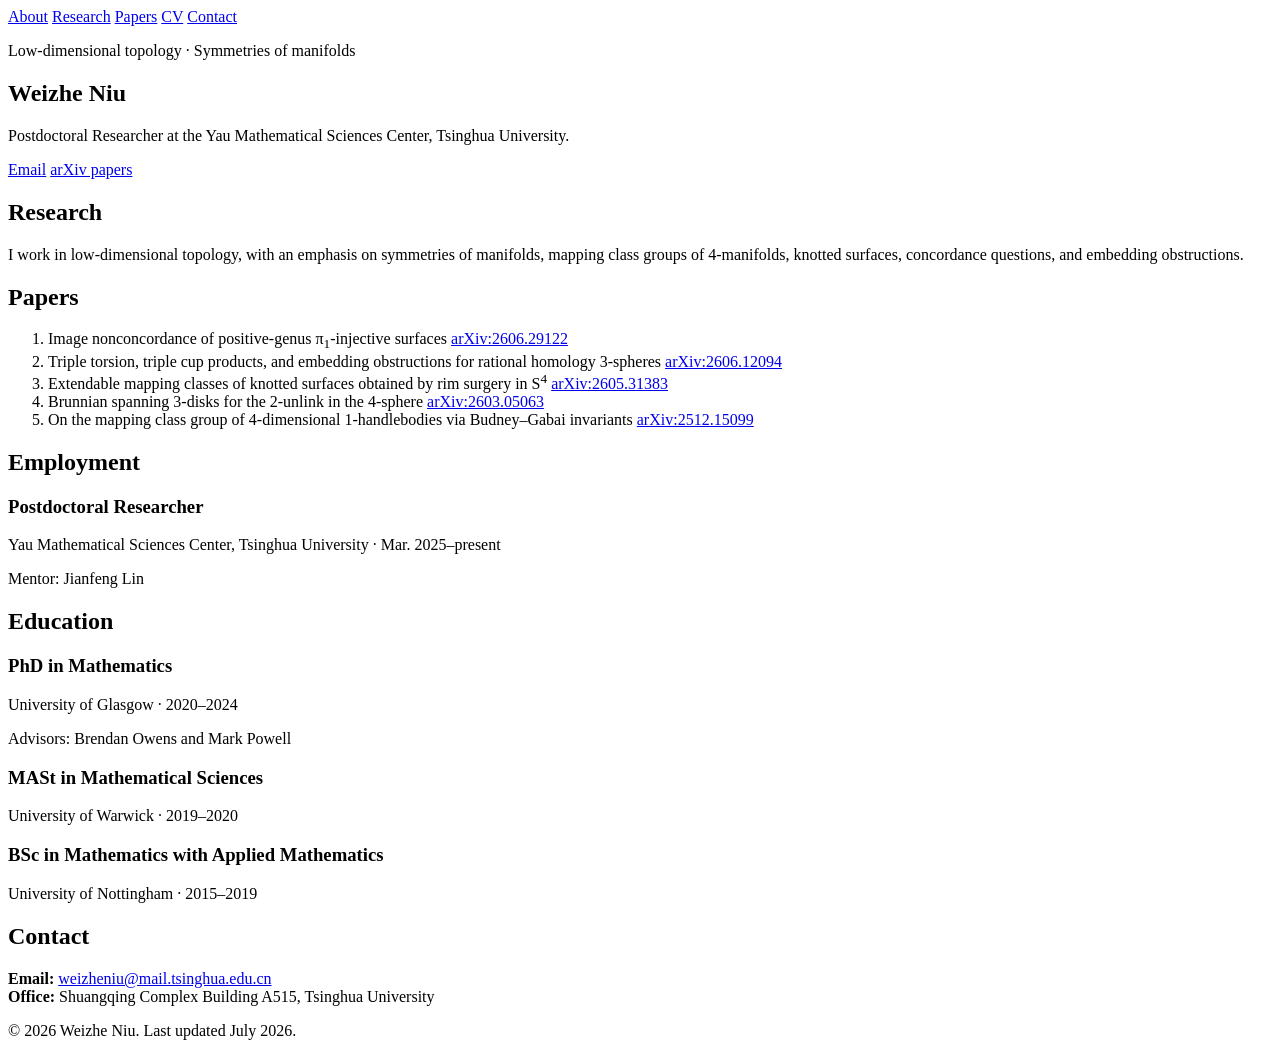
==== index.html @ d2361645 "Rename index(1).html to index.html" ====
<!doctype html>
<html lang="en">
<head>
  <meta charset="utf-8">
  <meta name="viewport" content="width=device-width, initial-scale=1">
  <title>Weizhe Niu | Low-dimensional topology</title>
  <meta name="description" content="Weizhe Niu is a postdoctoral researcher at the Yau Mathematical Sciences Center, Tsinghua University. Research interests: low-dimensional topology and symmetries of manifolds.">
  <meta name="keywords" content="Weizhe Niu, Niu Weizhe, low-dimensional topology, 4-manifolds, mapping class groups, knotted surfaces, YMSC, Tsinghua University">
  <meta name="author" content="Weizhe Niu">
  <meta name="robots" content="index, follow">
  <meta property="og:title" content="Weizhe Niu | Low-dimensional topology">
  <meta property="og:description" content="Postdoctoral researcher at YMSC, Tsinghua University. Low-dimensional topology and symmetries of manifolds.">
  <meta property="og:type" content="website">
  <meta name="twitter:card" content="summary">
  <link rel="stylesheet" href="styles.css">
  <script type="application/ld+json">
  {
    "@context": "https://schema.org",
    "@type": "Person",
    "name": "Weizhe Niu",
    "alternateName": "Niu Weizhe",
    "jobTitle": "Postdoctoral Researcher",
    "affiliation": {
      "@type": "Organization",
      "name": "Yau Mathematical Sciences Center, Tsinghua University"
    },
    "email": "mailto:weizheniu@mail.tsinghua.edu.cn",
    "url": "https://zy18859wz.github.io/",
    "knowsAbout": [
      "Low-dimensional topology",
      "4-manifolds",
      "Mapping class groups",
      "Knotted surfaces",
      "Symmetries of manifolds"
    ],
    "sameAs": [
      "https://arxiv.org/search/math?query=Weizhe+Niu&searchtype=author&abstracts=show&order=-announced_date_first&size=50"
    ]
  }
  </script>
</head>
<body>
  <header class="site-header">
    <nav class="nav" aria-label="Main navigation">
      <a href="#about">About</a>
      <a href="#research">Research</a>
      <a href="#papers">Papers</a>
      <a href="#cv">CV</a>
      <a href="#contact">Contact</a>
    </nav>

    <section class="hero" id="about">
      <p class="eyebrow">Low-dimensional topology · Symmetries of manifolds</p>
      <h1>Weizhe Niu</h1>
      <p class="subtitle">Postdoctoral Researcher at the Yau Mathematical Sciences Center, Tsinghua University.</p>
      <div class="hero-links" aria-label="Profile links">
        <a class="button" href="mailto:weizheniu@mail.tsinghua.edu.cn">Email</a>
        <a class="button secondary" href="https://arxiv.org/search/math?query=Weizhe+Niu&searchtype=author&abstracts=show&order=-announced_date_first&size=50">arXiv papers</a>
      </div>
    </section>
  </header>

  <main>
    <section class="section" id="research">
      <h2>Research</h2>
      <p>
        I work in low-dimensional topology, with an emphasis on symmetries of manifolds,
        mapping class groups of 4-manifolds, knotted surfaces, concordance questions, and
        embedding obstructions.
      </p>
    </section>

    <section class="section" id="papers">
      <h2>Papers</h2>
      <ol class="papers">
        <li>
          <span class="paper-title">Image nonconcordance of positive-genus &pi;<sub>1</sub>-injective surfaces</span>
          <a href="https://arxiv.org/abs/2606.29122">arXiv:2606.29122</a>
        </li>
        <li>
          <span class="paper-title">Triple torsion, triple cup products, and embedding obstructions for rational homology 3-spheres</span>
          <a href="https://arxiv.org/abs/2606.12094">arXiv:2606.12094</a>
        </li>
        <li>
          <span class="paper-title">Extendable mapping classes of knotted surfaces obtained by rim surgery in S<sup>4</sup></span>
          <a href="https://arxiv.org/abs/2605.31383">arXiv:2605.31383</a>
        </li>
        <li>
          <span class="paper-title">Brunnian spanning 3-disks for the 2-unlink in the 4-sphere</span>
          <a href="https://arxiv.org/abs/2603.05063">arXiv:2603.05063</a>
        </li>
        <li>
          <span class="paper-title">On the mapping class group of 4-dimensional 1-handlebodies via Budney&ndash;Gabai invariants</span>
          <a href="https://arxiv.org/abs/2512.15099">arXiv:2512.15099</a>
        </li>
      </ol>
    </section>

    <section class="section two-column" id="cv">
      <div>
        <h2>Employment</h2>
        <div class="entry">
          <h3>Postdoctoral Researcher</h3>
          <p class="meta">Yau Mathematical Sciences Center, Tsinghua University · Mar. 2025&ndash;present</p>
          <p>Mentor: Jianfeng Lin</p>
        </div>
      </div>
      <div>
        <h2>Education</h2>
        <div class="entry">
          <h3>PhD in Mathematics</h3>
          <p class="meta">University of Glasgow · 2020&ndash;2024</p>
          <p>Advisors: Brendan Owens and Mark Powell</p>
        </div>
        <div class="entry">
          <h3>MASt in Mathematical Sciences</h3>
          <p class="meta">University of Warwick · 2019&ndash;2020</p>
        </div>
        <div class="entry">
          <h3>BSc in Mathematics with Applied Mathematics</h3>
          <p class="meta">University of Nottingham · 2015&ndash;2019</p>
        </div>
      </div>
    </section>

    <section class="section" id="contact">
      <h2>Contact</h2>
      <p>
        <strong>Email:</strong> <a href="mailto:weizheniu@mail.tsinghua.edu.cn">weizheniu@mail.tsinghua.edu.cn</a><br>
        <strong>Office:</strong> Shuangqing Complex Building A515, Tsinghua University
      </p>
    </section>
  </main>

  <footer>
    <p>&copy; <span id="year">2026</span> Weizhe Niu. Last updated July 2026.</p>
  </footer>

  <script>
    document.getElementById('year').textContent = new Date().getFullYear();
  </script>
</body>
</html>
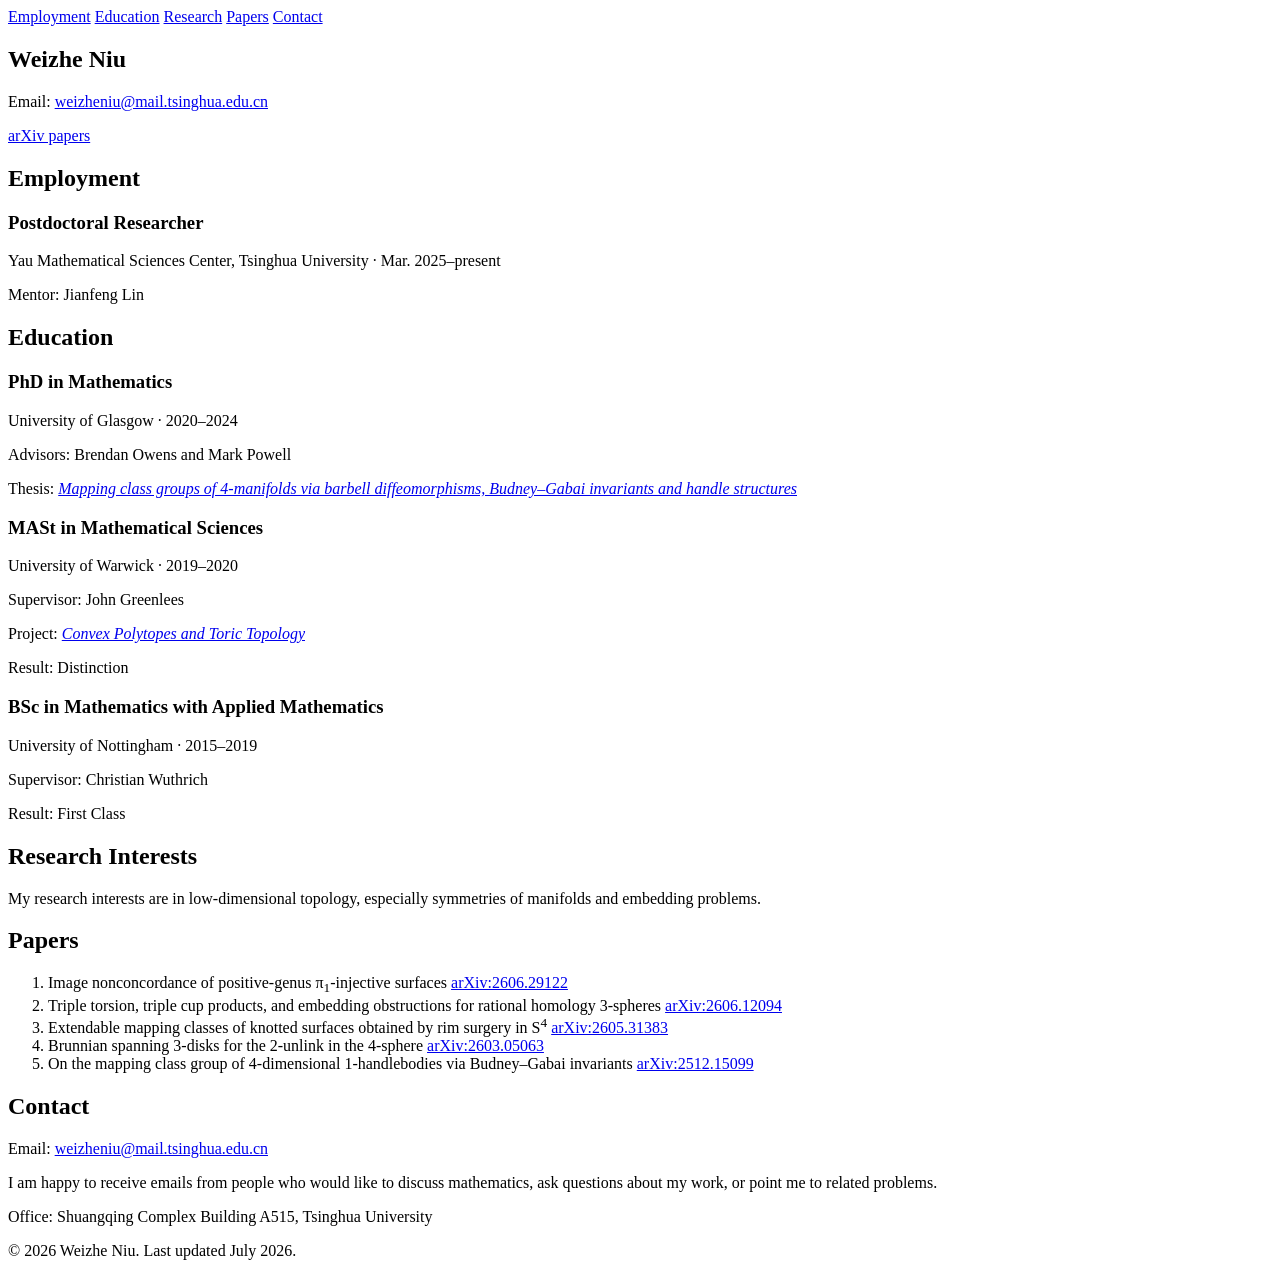
==== commit b947cf4a: "Rename index(2).html to index.html" ====
--- a/index.html
+++ b/index.html
@@ -3,16 +3,21 @@
 <head>
   <meta charset="utf-8">
   <meta name="viewport" content="width=device-width, initial-scale=1">
-  <title>Weizhe Niu | Low-dimensional topology</title>
-  <meta name="description" content="Weizhe Niu is a postdoctoral researcher at the Yau Mathematical Sciences Center, Tsinghua University. Research interests: low-dimensional topology and symmetries of manifolds.">
-  <meta name="keywords" content="Weizhe Niu, Niu Weizhe, low-dimensional topology, 4-manifolds, mapping class groups, knotted surfaces, YMSC, Tsinghua University">
+  <title>Weizhe Niu</title>
+  <meta name="description" content="Personal webpage of Weizhe Niu. Research interests: low-dimensional topology, symmetries of manifolds, and embedding problems.">
+  <meta name="keywords" content="Weizhe Niu, Niu Weizhe, low-dimensional topology, symmetries of manifolds, embedding problems, 4-manifolds, mapping class groups, knotted surfaces, YMSC, Tsinghua University">
   <meta name="author" content="Weizhe Niu">
   <meta name="robots" content="index, follow">
-  <meta property="og:title" content="Weizhe Niu | Low-dimensional topology">
-  <meta property="og:description" content="Postdoctoral researcher at YMSC, Tsinghua University. Low-dimensional topology and symmetries of manifolds.">
+  <link rel="canonical" href="https://zy18859wz.github.io/">
+
+  <meta property="og:title" content="Weizhe Niu">
+  <meta property="og:description" content="Personal webpage of Weizhe Niu. Low-dimensional topology, symmetries of manifolds, and embedding problems.">
   <meta property="og:type" content="website">
+  <meta property="og:url" content="https://zy18859wz.github.io/">
   <meta name="twitter:card" content="summary">
+
   <link rel="stylesheet" href="styles.css">
+
   <script type="application/ld+json">
   {
     "@context": "https://schema.org",
@@ -28,13 +33,15 @@
     "url": "https://zy18859wz.github.io/",
     "knowsAbout": [
       "Low-dimensional topology",
+      "Symmetries of manifolds",
+      "Embedding problems",
       "4-manifolds",
       "Mapping class groups",
-      "Knotted surfaces",
-      "Symmetries of manifolds"
+      "Knotted surfaces"
     ],
     "sameAs": [
-      "https://arxiv.org/search/math?query=Weizhe+Niu&searchtype=author&abstracts=show&order=-announced_date_first&size=50"
+      "https://arxiv.org/search/math?query=Weizhe+Niu&searchtype=author&abstracts=show&order=-announced_date_first&size=50",
+      "https://theses.gla.ac.uk/84779/"
     ]
   }
   </script>
@@ -42,31 +49,74 @@
 <body>
   <header class="site-header">
     <nav class="nav" aria-label="Main navigation">
-      <a href="#about">About</a>
+      <a href="#employment">Employment</a>
+      <a href="#education">Education</a>
       <a href="#research">Research</a>
       <a href="#papers">Papers</a>
-      <a href="#cv">CV</a>
       <a href="#contact">Contact</a>
     </nav>
 
-    <section class="hero" id="about">
-      <p class="eyebrow">Low-dimensional topology · Symmetries of manifolds</p>
+    <section class="hero" id="top">
       <h1>Weizhe Niu</h1>
-      <p class="subtitle">Postdoctoral Researcher at the Yau Mathematical Sciences Center, Tsinghua University.</p>
-      <div class="hero-links" aria-label="Profile links">
-        <a class="button" href="mailto:weizheniu@mail.tsinghua.edu.cn">Email</a>
-        <a class="button secondary" href="https://arxiv.org/search/math?query=Weizhe+Niu&searchtype=author&abstracts=show&order=-announced_date_first&size=50">arXiv papers</a>
-      </div>
+      <p class="header-contact">
+        <span>Email:</span> <a href="mailto:weizheniu@mail.tsinghua.edu.cn">weizheniu@mail.tsinghua.edu.cn</a>
+      </p>
+      <p class="header-links">
+        <a href="https://arxiv.org/search/math?query=Weizhe+Niu&searchtype=author&abstracts=show&order=-announced_date_first&size=50">arXiv papers</a>
+      </p>
     </section>
   </header>
 
   <main>
+    <section class="section" id="employment">
+      <h2>Employment</h2>
+      <div class="entry">
+        <h3>Postdoctoral Researcher</h3>
+        <p class="meta">Yau Mathematical Sciences Center, Tsinghua University · Mar. 2025&ndash;present</p>
+        <p>Mentor: Jianfeng Lin</p>
+      </div>
+    </section>
+
+    <section class="section" id="education">
+      <h2>Education</h2>
+      <div class="entry">
+        <h3>PhD in Mathematics</h3>
+        <p class="meta">University of Glasgow · 2020&ndash;2024</p>
+        <p>Advisors: Brendan Owens and Mark Powell</p>
+        <p>
+          Thesis:
+          <a href="https://theses.gla.ac.uk/84779/">
+            <em>Mapping class groups of 4-manifolds via barbell diffeomorphisms, Budney&ndash;Gabai invariants and handle structures</em>
+          </a>
+        </p>
+      </div>
+
+      <div class="entry">
+        <h3>MASt in Mathematical Sciences</h3>
+        <p class="meta">University of Warwick · 2019&ndash;2020</p>
+        <p>Supervisor: John Greenlees</p>
+        <p>
+          Project:
+          <a href="master-thesis.pdf">
+            <em>Convex Polytopes and Toric Topology</em>
+          </a>
+        </p>
+        <p>Result: Distinction</p>
+      </div>
+
+      <div class="entry">
+        <h3>BSc in Mathematics with Applied Mathematics</h3>
+        <p class="meta">University of Nottingham · 2015&ndash;2019</p>
+        <p>Supervisor: Christian Wuthrich</p>
+        <p>Result: First Class</p>
+      </div>
+    </section>
+
     <section class="section" id="research">
-      <h2>Research</h2>
+      <h2>Research Interests</h2>
       <p>
-        I work in low-dimensional topology, with an emphasis on symmetries of manifolds,
-        mapping class groups of 4-manifolds, knotted surfaces, concordance questions, and
-        embedding obstructions.
+        My research interests are in low-dimensional topology, especially symmetries of
+        manifolds and embedding problems.
       </p>
     </section>
 
@@ -96,38 +146,17 @@
       </ol>
     </section>
 
-    <section class="section two-column" id="cv">
-      <div>
-        <h2>Employment</h2>
-        <div class="entry">
-          <h3>Postdoctoral Researcher</h3>
-          <p class="meta">Yau Mathematical Sciences Center, Tsinghua University · Mar. 2025&ndash;present</p>
-          <p>Mentor: Jianfeng Lin</p>
-        </div>
-      </div>
-      <div>
-        <h2>Education</h2>
-        <div class="entry">
-          <h3>PhD in Mathematics</h3>
-          <p class="meta">University of Glasgow · 2020&ndash;2024</p>
-          <p>Advisors: Brendan Owens and Mark Powell</p>
-        </div>
-        <div class="entry">
-          <h3>MASt in Mathematical Sciences</h3>
-          <p class="meta">University of Warwick · 2019&ndash;2020</p>
-        </div>
-        <div class="entry">
-          <h3>BSc in Mathematics with Applied Mathematics</h3>
-          <p class="meta">University of Nottingham · 2015&ndash;2019</p>
-        </div>
-      </div>
-    </section>
-
     <section class="section" id="contact">
       <h2>Contact</h2>
       <p>
-        <strong>Email:</strong> <a href="mailto:weizheniu@mail.tsinghua.edu.cn">weizheniu@mail.tsinghua.edu.cn</a><br>
-        <strong>Office:</strong> Shuangqing Complex Building A515, Tsinghua University
+        Email: <a href="mailto:weizheniu@mail.tsinghua.edu.cn">weizheniu@mail.tsinghua.edu.cn</a>
+      </p>
+      <p>
+        I am happy to receive emails from people who would like to discuss mathematics,
+        ask questions about my work, or point me to related problems.
+      </p>
+      <p>
+        Office: Shuangqing Complex Building A515, Tsinghua University
       </p>
     </section>
   </main>
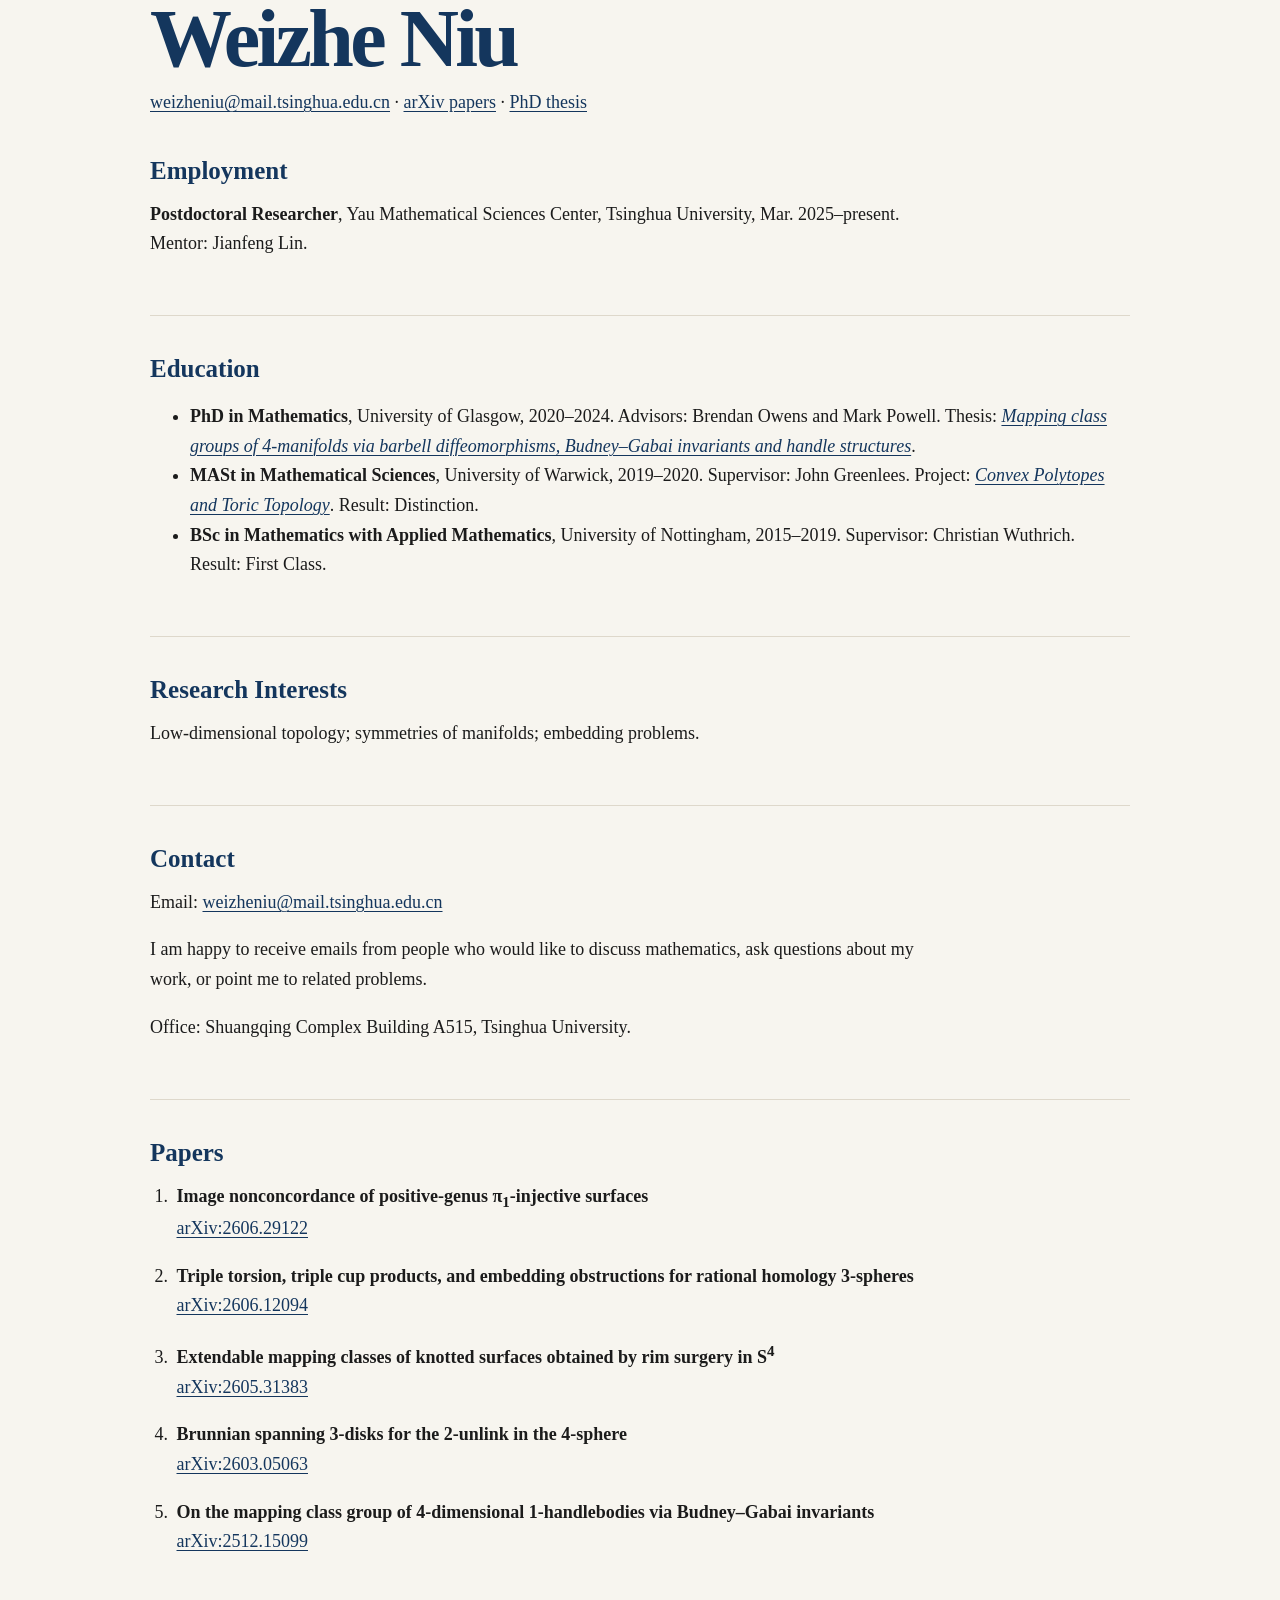
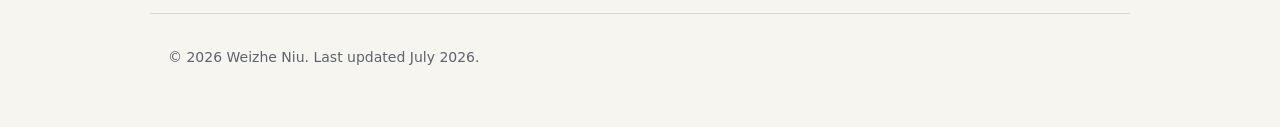
==== commit 9d3914c6: "Add files via upload" ====
--- a/index.html
+++ b/index.html
@@ -3,20 +3,20 @@
 <head>
   <meta charset="utf-8">
   <meta name="viewport" content="width=device-width, initial-scale=1">
-  <title>Weizhe Niu</title>
+  <title>Weizhe Niu | Mathematics</title>
   <meta name="description" content="Personal webpage of Weizhe Niu. Research interests: low-dimensional topology, symmetries of manifolds, and embedding problems.">
   <meta name="keywords" content="Weizhe Niu, Niu Weizhe, low-dimensional topology, symmetries of manifolds, embedding problems, 4-manifolds, mapping class groups, knotted surfaces, YMSC, Tsinghua University">
   <meta name="author" content="Weizhe Niu">
   <meta name="robots" content="index, follow">
   <link rel="canonical" href="https://zy18859wz.github.io/">
 
-  <meta property="og:title" content="Weizhe Niu">
+  <meta property="og:title" content="Weizhe Niu | Mathematics">
   <meta property="og:description" content="Personal webpage of Weizhe Niu. Low-dimensional topology, symmetries of manifolds, and embedding problems.">
   <meta property="og:type" content="website">
   <meta property="og:url" content="https://zy18859wz.github.io/">
   <meta name="twitter:card" content="summary">
 
-  <link rel="stylesheet" href="styles.css">
+  <link rel="stylesheet" href="styles.css?v=compact1">
 
   <script type="application/ld+json">
   {
@@ -47,123 +47,63 @@
   </script>
 </head>
 <body>
-  <header class="site-header">
-    <nav class="nav" aria-label="Main navigation">
-      <a href="#employment">Employment</a>
-      <a href="#education">Education</a>
-      <a href="#research">Research</a>
-      <a href="#papers">Papers</a>
-      <a href="#contact">Contact</a>
-    </nav>
+  <main class="page">
+    <header class="masthead">
+      <h1>Weizhe Niu</h1>
+      <div class="topline">
+        <a href="mailto:weizheniu@mail.tsinghua.edu.cn">weizheniu@mail.tsinghua.edu.cn</a>
+        <span aria-hidden="true">·</span>
+        <a href="https://arxiv.org/search/math?query=Weizhe+Niu&searchtype=author&abstracts=show&order=-announced_date_first&size=50">arXiv papers</a>
+        <span aria-hidden="true">·</span>
+        <a href="https://theses.gla.ac.uk/84779/">PhD thesis</a>
+      </div>
+    </header>
 
-    <section class="hero" id="top">
-      <h1>Weizhe Niu</h1>
-      <p class="header-contact">
-        <span>Email:</span> <a href="mailto:weizheniu@mail.tsinghua.edu.cn">weizheniu@mail.tsinghua.edu.cn</a>
-      </p>
-      <p class="header-links">
-        <a href="https://arxiv.org/search/math?query=Weizhe+Niu&searchtype=author&abstracts=show&order=-announced_date_first&size=50">arXiv papers</a>
-      </p>
-    </section>
-  </header>
+    <div class="content-grid">
+      <div class="left-column">
+        <section class="section" id="employment">
+          <h2>Employment</h2>
+          <p><strong>Postdoctoral Researcher</strong>, Yau Mathematical Sciences Center, Tsinghua University, Mar. 2025&ndash;present. Mentor: Jianfeng Lin.</p>
+        </section>
 
-  <main>
-    <section class="section" id="employment">
-      <h2>Employment</h2>
-      <div class="entry">
-        <h3>Postdoctoral Researcher</h3>
-        <p class="meta">Yau Mathematical Sciences Center, Tsinghua University · Mar. 2025&ndash;present</p>
-        <p>Mentor: Jianfeng Lin</p>
-      </div>
-    </section>
+        <section class="section" id="education">
+          <h2>Education</h2>
+          <ul class="compact-list">
+            <li><strong>PhD in Mathematics</strong>, University of Glasgow, 2020&ndash;2024. Advisors: Brendan Owens and Mark Powell. Thesis: <a href="https://theses.gla.ac.uk/84779/"><em>Mapping class groups of 4-manifolds via barbell diffeomorphisms, Budney&ndash;Gabai invariants and handle structures</em></a>.</li>
+            <li><strong>MASt in Mathematical Sciences</strong>, University of Warwick, 2019&ndash;2020. Supervisor: John Greenlees. Project: <a href="master-thesis.pdf"><em>Convex Polytopes and Toric Topology</em></a>. Result: Distinction.</li>
+            <li><strong>BSc in Mathematics with Applied Mathematics</strong>, University of Nottingham, 2015&ndash;2019. Supervisor: Christian Wuthrich. Result: First Class.</li>
+          </ul>
+        </section>
 
-    <section class="section" id="education">
-      <h2>Education</h2>
-      <div class="entry">
-        <h3>PhD in Mathematics</h3>
-        <p class="meta">University of Glasgow · 2020&ndash;2024</p>
-        <p>Advisors: Brendan Owens and Mark Powell</p>
-        <p>
-          Thesis:
-          <a href="https://theses.gla.ac.uk/84779/">
-            <em>Mapping class groups of 4-manifolds via barbell diffeomorphisms, Budney&ndash;Gabai invariants and handle structures</em>
-          </a>
-        </p>
+        <section class="section" id="research">
+          <h2>Research Interests</h2>
+          <p>Low-dimensional topology; symmetries of manifolds; embedding problems.</p>
+        </section>
+
+        <section class="section" id="contact">
+          <h2>Contact</h2>
+          <p>Email: <a href="mailto:weizheniu@mail.tsinghua.edu.cn">weizheniu@mail.tsinghua.edu.cn</a></p>
+          <p>I am happy to receive emails from people who would like to discuss mathematics, ask questions about my work, or point me to related problems.</p>
+          <p>Office: Shuangqing Complex Building A515, Tsinghua University.</p>
+        </section>
       </div>
 
-      <div class="entry">
-        <h3>MASt in Mathematical Sciences</h3>
-        <p class="meta">University of Warwick · 2019&ndash;2020</p>
-        <p>Supervisor: John Greenlees</p>
-        <p>
-          Project:
-          <a href="master-thesis.pdf">
-            <em>Convex Polytopes and Toric Topology</em>
-          </a>
-        </p>
-        <p>Result: Distinction</p>
-      </div>
+      <section class="section papers-section" id="papers">
+        <h2>Papers</h2>
+        <ol class="papers">
+          <li><span class="paper-title">Image nonconcordance of positive-genus &pi;<sub>1</sub>-injective surfaces</span> <a href="https://arxiv.org/abs/2606.29122">arXiv:2606.29122</a></li>
+          <li><span class="paper-title">Triple torsion, triple cup products, and embedding obstructions for rational homology 3-spheres</span> <a href="https://arxiv.org/abs/2606.12094">arXiv:2606.12094</a></li>
+          <li><span class="paper-title">Extendable mapping classes of knotted surfaces obtained by rim surgery in S<sup>4</sup></span> <a href="https://arxiv.org/abs/2605.31383">arXiv:2605.31383</a></li>
+          <li><span class="paper-title">Brunnian spanning 3-disks for the 2-unlink in the 4-sphere</span> <a href="https://arxiv.org/abs/2603.05063">arXiv:2603.05063</a></li>
+          <li><span class="paper-title">On the mapping class group of 4-dimensional 1-handlebodies via Budney&ndash;Gabai invariants</span> <a href="https://arxiv.org/abs/2512.15099">arXiv:2512.15099</a></li>
+        </ol>
+      </section>
+    </div>
 
-      <div class="entry">
-        <h3>BSc in Mathematics with Applied Mathematics</h3>
-        <p class="meta">University of Nottingham · 2015&ndash;2019</p>
-        <p>Supervisor: Christian Wuthrich</p>
-        <p>Result: First Class</p>
-      </div>
-    </section>
-
-    <section class="section" id="research">
-      <h2>Research Interests</h2>
-      <p>
-        My research interests are in low-dimensional topology, especially symmetries of
-        manifolds and embedding problems.
-      </p>
-    </section>
-
-    <section class="section" id="papers">
-      <h2>Papers</h2>
-      <ol class="papers">
-        <li>
-          <span class="paper-title">Image nonconcordance of positive-genus &pi;<sub>1</sub>-injective surfaces</span>
-          <a href="https://arxiv.org/abs/2606.29122">arXiv:2606.29122</a>
-        </li>
-        <li>
-          <span class="paper-title">Triple torsion, triple cup products, and embedding obstructions for rational homology 3-spheres</span>
-          <a href="https://arxiv.org/abs/2606.12094">arXiv:2606.12094</a>
-        </li>
-        <li>
-          <span class="paper-title">Extendable mapping classes of knotted surfaces obtained by rim surgery in S<sup>4</sup></span>
-          <a href="https://arxiv.org/abs/2605.31383">arXiv:2605.31383</a>
-        </li>
-        <li>
-          <span class="paper-title">Brunnian spanning 3-disks for the 2-unlink in the 4-sphere</span>
-          <a href="https://arxiv.org/abs/2603.05063">arXiv:2603.05063</a>
-        </li>
-        <li>
-          <span class="paper-title">On the mapping class group of 4-dimensional 1-handlebodies via Budney&ndash;Gabai invariants</span>
-          <a href="https://arxiv.org/abs/2512.15099">arXiv:2512.15099</a>
-        </li>
-      </ol>
-    </section>
-
-    <section class="section" id="contact">
-      <h2>Contact</h2>
-      <p>
-        Email: <a href="mailto:weizheniu@mail.tsinghua.edu.cn">weizheniu@mail.tsinghua.edu.cn</a>
-      </p>
-      <p>
-        I am happy to receive emails from people who would like to discuss mathematics,
-        ask questions about my work, or point me to related problems.
-      </p>
-      <p>
-        Office: Shuangqing Complex Building A515, Tsinghua University
-      </p>
-    </section>
+    <footer>
+      <p>&copy; <span id="year">2026</span> Weizhe Niu. Last updated July 2026.</p>
+    </footer>
   </main>
-
-  <footer>
-    <p>&copy; <span id="year">2026</span> Weizhe Niu. Last updated July 2026.</p>
-  </footer>
 
   <script>
     document.getElementById('year').textContent = new Date().getFullYear();
--- a/styles.css
+++ b/styles.css
@@ -0,0 +1,205 @@
+:root {
+  --bg: #f7f5ef;
+  --paper: #fffdf8;
+  --ink: #1b1b1b;
+  --muted: #5d6470;
+  --line: #ded8cb;
+  --accent: #14365d;
+  --accent-soft: #e7edf5;
+  --max-width: 980px;
+}
+
+* {
+  box-sizing: border-box;
+}
+
+html {
+  scroll-behavior: smooth;
+}
+
+body {
+  margin: 0;
+  background: var(--bg);
+  color: var(--ink);
+  font-family: Georgia, "Times New Roman", serif;
+  font-size: 18px;
+  line-height: 1.65;
+}
+
+a {
+  color: var(--accent);
+  text-decoration-thickness: 0.08em;
+  text-underline-offset: 0.18em;
+}
+
+a:hover {
+  text-decoration-thickness: 0.14em;
+}
+
+.site-header,
+main,
+footer {
+  width: min(var(--max-width), calc(100% - 36px));
+  margin: 0 auto;
+}
+
+.nav {
+  display: flex;
+  justify-content: flex-end;
+  gap: 22px;
+  padding: 24px 0 10px;
+  font-family: system-ui, -apple-system, BlinkMacSystemFont, "Segoe UI", sans-serif;
+  font-size: 14px;
+  letter-spacing: 0.02em;
+}
+
+.nav a {
+  color: var(--muted);
+  text-decoration: none;
+}
+
+.nav a:hover {
+  color: var(--accent);
+}
+
+.hero {
+  padding: 54px 0 58px;
+  border-bottom: 1px solid var(--line);
+}
+
+.eyebrow {
+  margin: 0 0 10px;
+  color: var(--accent);
+  font-family: system-ui, -apple-system, BlinkMacSystemFont, "Segoe UI", sans-serif;
+  font-size: 14px;
+  font-weight: 700;
+  letter-spacing: 0.08em;
+  text-transform: uppercase;
+}
+
+h1,
+h2,
+h3,
+p {
+  margin-top: 0;
+}
+
+h1 {
+  margin-bottom: 10px;
+  color: var(--accent);
+  font-size: clamp(48px, 8vw, 82px);
+  line-height: 0.95;
+  letter-spacing: -0.045em;
+}
+
+.subtitle {
+  max-width: 720px;
+  color: #333;
+  font-size: clamp(21px, 3vw, 28px);
+  line-height: 1.35;
+}
+
+.hero-links {
+  display: flex;
+  flex-wrap: wrap;
+  gap: 12px;
+  margin-top: 28px;
+}
+
+.button {
+  display: inline-block;
+  border: 1px solid var(--accent);
+  border-radius: 999px;
+  padding: 8px 16px;
+  background: var(--accent);
+  color: white;
+  font-family: system-ui, -apple-system, BlinkMacSystemFont, "Segoe UI", sans-serif;
+  font-size: 15px;
+  text-decoration: none;
+}
+
+.button.secondary {
+  background: transparent;
+  color: var(--accent);
+}
+
+.section {
+  padding: 38px 0;
+  border-bottom: 1px solid var(--line);
+}
+
+.section h2 {
+  margin-bottom: 14px;
+  color: var(--accent);
+  font-size: 25px;
+  line-height: 1.2;
+}
+
+.section p {
+  max-width: 780px;
+}
+
+.papers {
+  padding-left: 1.25em;
+  margin: 0;
+}
+
+.papers li {
+  margin-bottom: 18px;
+  padding-left: 4px;
+}
+
+.paper-title {
+  display: block;
+  font-weight: 700;
+}
+
+.two-column {
+  display: grid;
+  grid-template-columns: 1fr 1fr;
+  gap: 48px;
+}
+
+.entry {
+  margin-bottom: 22px;
+}
+
+.entry h3 {
+  margin-bottom: 2px;
+  font-size: 19px;
+}
+
+.meta {
+  color: var(--muted);
+  font-family: system-ui, -apple-system, BlinkMacSystemFont, "Segoe UI", sans-serif;
+  font-size: 15px;
+  line-height: 1.45;
+}
+
+footer {
+  padding: 32px 0 44px;
+  color: var(--muted);
+  font-family: system-ui, -apple-system, BlinkMacSystemFont, "Segoe UI", sans-serif;
+  font-size: 14px;
+}
+
+@media (max-width: 760px) {
+  body {
+    font-size: 17px;
+  }
+
+  .nav {
+    justify-content: flex-start;
+    flex-wrap: wrap;
+    gap: 12px 18px;
+  }
+
+  .hero {
+    padding-top: 36px;
+  }
+
+  .two-column {
+    grid-template-columns: 1fr;
+    gap: 22px;
+  }
+}
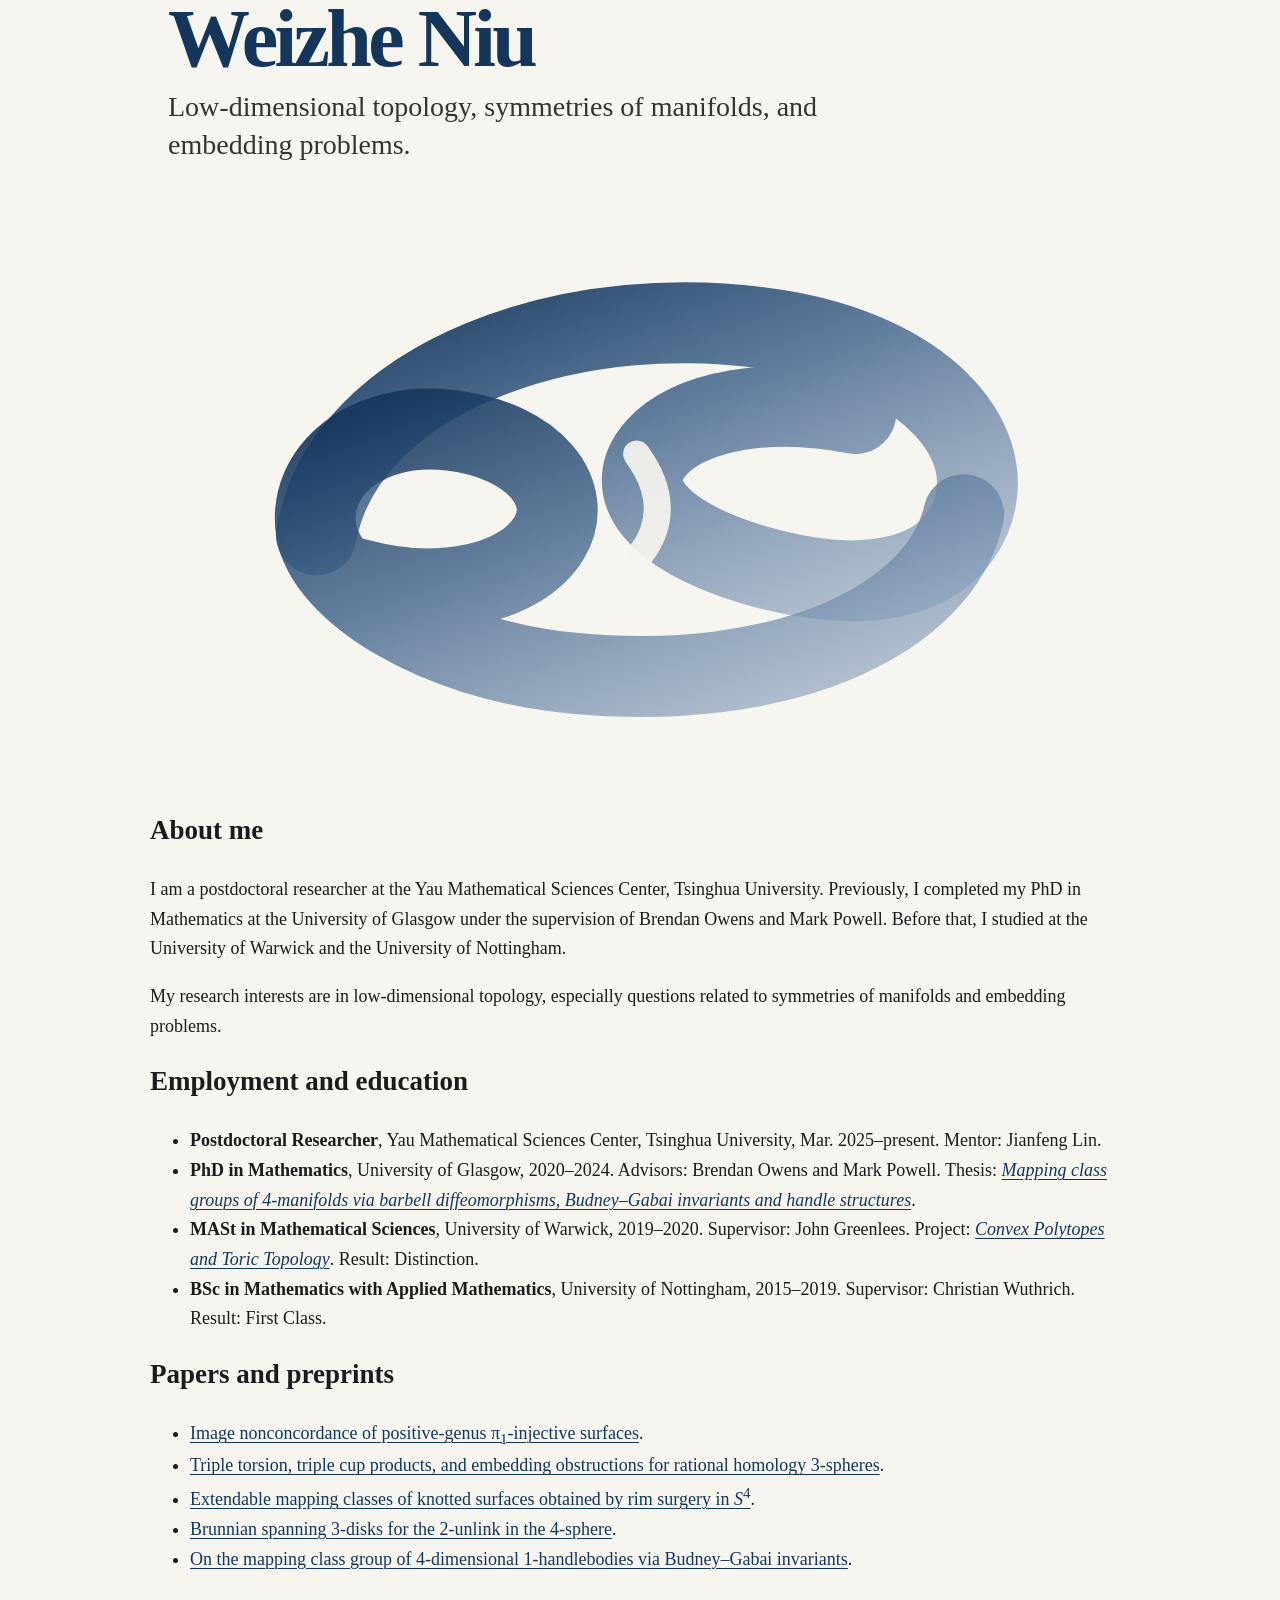
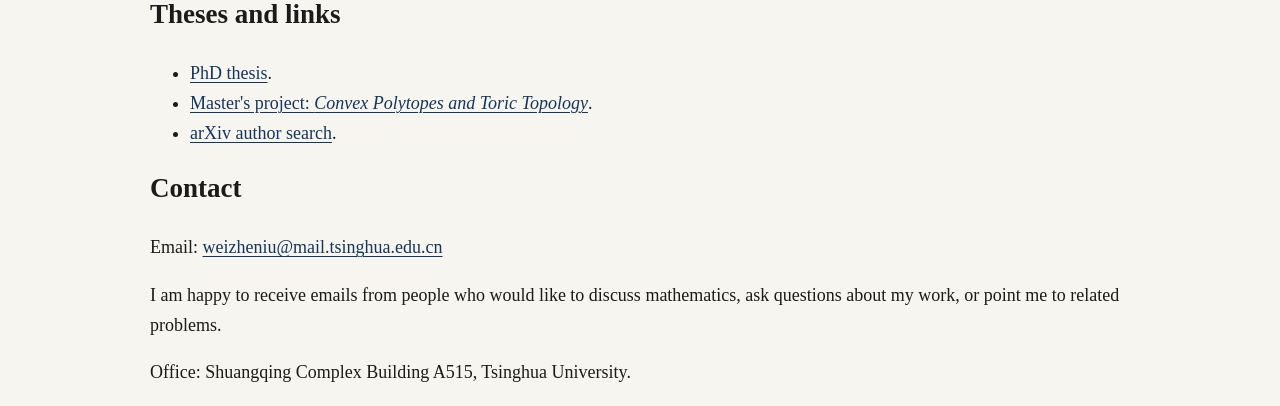
==== commit 88a01e98: "Add files via upload" ====
--- a/index.html
+++ b/index.html
@@ -4,7 +4,7 @@
   <meta charset="utf-8">
   <meta name="viewport" content="width=device-width, initial-scale=1">
   <title>Weizhe Niu | Mathematics</title>
-  <meta name="description" content="Personal webpage of Weizhe Niu. Research interests: low-dimensional topology, symmetries of manifolds, and embedding problems.">
+  <meta name="description" content="Personal webpage of Weizhe Niu, postdoctoral researcher at Yau Mathematical Sciences Center, Tsinghua University. Research interests: low-dimensional topology, symmetries of manifolds, and embedding problems.">
   <meta name="keywords" content="Weizhe Niu, Niu Weizhe, low-dimensional topology, symmetries of manifolds, embedding problems, 4-manifolds, mapping class groups, knotted surfaces, YMSC, Tsinghua University">
   <meta name="author" content="Weizhe Niu">
   <meta name="robots" content="index, follow">
@@ -16,7 +16,7 @@
   <meta property="og:url" content="https://zy18859wz.github.io/">
   <meta name="twitter:card" content="summary">
 
-  <link rel="stylesheet" href="styles.css?v=compact1">
+  <link rel="stylesheet" href="styles.css?v=mobius1">
 
   <script type="application/ld+json">
   {
@@ -48,65 +48,79 @@
 </head>
 <body>
   <main class="page">
-    <header class="masthead">
-      <h1>Weizhe Niu</h1>
-      <div class="topline">
-        <a href="mailto:weizheniu@mail.tsinghua.edu.cn">weizheniu@mail.tsinghua.edu.cn</a>
-        <span aria-hidden="true">·</span>
-        <a href="https://arxiv.org/search/math?query=Weizhe+Niu&searchtype=author&abstracts=show&order=-announced_date_first&size=50">arXiv papers</a>
-        <span aria-hidden="true">·</span>
-        <a href="https://theses.gla.ac.uk/84779/">PhD thesis</a>
+    <header class="site-header">
+      <div class="header-text">
+        <h1>Weizhe Niu</h1>
+        <p class="subtitle">Low-dimensional topology, symmetries of manifolds, and embedding problems.</p>
+      </div>
+      <div class="mobius-wrap" aria-hidden="true">
+        <svg class="mobius" viewBox="0 0 280 180" role="img" focusable="false">
+          <defs>
+            <linearGradient id="mobiusShade" x1="0%" y1="0%" x2="100%" y2="100%">
+              <stop offset="0%" stop-color="#14365d" stop-opacity="0.95"/>
+              <stop offset="45%" stop-color="#4f6f94" stop-opacity="0.88"/>
+              <stop offset="100%" stop-color="#9baec6" stop-opacity="0.7"/>
+            </linearGradient>
+          </defs>
+          <path d="M44 102 C52 56, 120 30, 185 42 C226 50, 247 75, 238 97 C230 116, 205 120, 174 111 C144 102, 134 88, 145 76 C155 65, 179 61, 204 66"
+                fill="none" stroke="url(#mobiusShade)" stroke-width="24" stroke-linecap="round" stroke-linejoin="round"/>
+          <path d="M236 96 C229 127, 183 149, 120 143 C78 139, 47 118, 44 101 C41 83, 59 68, 84 71 C109 74, 121 90, 113 103 C105 116, 82 122, 56 115"
+                fill="none" stroke="url(#mobiusShade)" stroke-width="24" stroke-linecap="round" stroke-linejoin="round" opacity="0.95"/>
+          <path d="M139 78 C147 89, 147 99, 140 108"
+                fill="none" stroke="#f7f5ef" stroke-width="8" stroke-linecap="round" opacity="0.92"/>
+        </svg>
       </div>
     </header>
 
-    <div class="content-grid">
-      <div class="left-column">
-        <section class="section" id="employment">
-          <h2>Employment</h2>
-          <p><strong>Postdoctoral Researcher</strong>, Yau Mathematical Sciences Center, Tsinghua University, Mar. 2025&ndash;present. Mentor: Jianfeng Lin.</p>
-        </section>
+    <section>
+      <h2>About me</h2>
+      <p>
+        I am a postdoctoral researcher at the Yau Mathematical Sciences Center, Tsinghua University.
+        Previously, I completed my PhD in Mathematics at the University of Glasgow under the supervision of
+        Brendan Owens and Mark Powell. Before that, I studied at the University of Warwick and the University of Nottingham.
+      </p>
+      <p>
+        My research interests are in low-dimensional topology, especially questions related to symmetries of manifolds
+        and embedding problems.
+      </p>
+    </section>
 
-        <section class="section" id="education">
-          <h2>Education</h2>
-          <ul class="compact-list">
-            <li><strong>PhD in Mathematics</strong>, University of Glasgow, 2020&ndash;2024. Advisors: Brendan Owens and Mark Powell. Thesis: <a href="https://theses.gla.ac.uk/84779/"><em>Mapping class groups of 4-manifolds via barbell diffeomorphisms, Budney&ndash;Gabai invariants and handle structures</em></a>.</li>
-            <li><strong>MASt in Mathematical Sciences</strong>, University of Warwick, 2019&ndash;2020. Supervisor: John Greenlees. Project: <a href="master-thesis.pdf"><em>Convex Polytopes and Toric Topology</em></a>. Result: Distinction.</li>
-            <li><strong>BSc in Mathematics with Applied Mathematics</strong>, University of Nottingham, 2015&ndash;2019. Supervisor: Christian Wuthrich. Result: First Class.</li>
-          </ul>
-        </section>
+    <section>
+      <h2>Employment and education</h2>
+      <ul>
+        <li><strong>Postdoctoral Researcher</strong>, Yau Mathematical Sciences Center, Tsinghua University, Mar. 2025&ndash;present. Mentor: Jianfeng Lin.</li>
+        <li><strong>PhD in Mathematics</strong>, University of Glasgow, 2020&ndash;2024. Advisors: Brendan Owens and Mark Powell. Thesis: <a href="https://theses.gla.ac.uk/84779/"><em>Mapping class groups of 4-manifolds via barbell diffeomorphisms, Budney&ndash;Gabai invariants and handle structures</em></a>.</li>
+        <li><strong>MASt in Mathematical Sciences</strong>, University of Warwick, 2019&ndash;2020. Supervisor: John Greenlees. Project: <a href="master-thesis.pdf"><em>Convex Polytopes and Toric Topology</em></a>. Result: Distinction.</li>
+        <li><strong>BSc in Mathematics with Applied Mathematics</strong>, University of Nottingham, 2015&ndash;2019. Supervisor: Christian Wuthrich. Result: First Class.</li>
+      </ul>
+    </section>
 
-        <section class="section" id="research">
-          <h2>Research Interests</h2>
-          <p>Low-dimensional topology; symmetries of manifolds; embedding problems.</p>
-        </section>
+    <section>
+      <h2>Papers and preprints</h2>
+      <ul>
+        <li><a href="https://arxiv.org/abs/2606.29122">Image nonconcordance of positive-genus &pi;<sub>1</sub>-injective surfaces</a>.</li>
+        <li><a href="https://arxiv.org/abs/2606.12094">Triple torsion, triple cup products, and embedding obstructions for rational homology 3-spheres</a>.</li>
+        <li><a href="https://arxiv.org/abs/2605.31383">Extendable mapping classes of knotted surfaces obtained by rim surgery in <em>S</em><sup>4</sup></a>.</li>
+        <li><a href="https://arxiv.org/abs/2603.05063">Brunnian spanning 3-disks for the 2-unlink in the 4-sphere</a>.</li>
+        <li><a href="https://arxiv.org/abs/2512.15099">On the mapping class group of 4-dimensional 1-handlebodies via Budney&ndash;Gabai invariants</a>.</li>
+      </ul>
+    </section>
 
-        <section class="section" id="contact">
-          <h2>Contact</h2>
-          <p>Email: <a href="mailto:weizheniu@mail.tsinghua.edu.cn">weizheniu@mail.tsinghua.edu.cn</a></p>
-          <p>I am happy to receive emails from people who would like to discuss mathematics, ask questions about my work, or point me to related problems.</p>
-          <p>Office: Shuangqing Complex Building A515, Tsinghua University.</p>
-        </section>
-      </div>
+    <section>
+      <h2>Theses and links</h2>
+      <ul>
+        <li><a href="https://theses.gla.ac.uk/84779/">PhD thesis</a>.</li>
+        <li><a href="master-thesis.pdf">Master's project: <em>Convex Polytopes and Toric Topology</em></a>.</li>
+        <li><a href="https://arxiv.org/search/math?query=Weizhe+Niu&searchtype=author&abstracts=show&order=-announced_date_first&size=50">arXiv author search</a>.</li>
+      </ul>
+    </section>
 
-      <section class="section papers-section" id="papers">
-        <h2>Papers</h2>
-        <ol class="papers">
-          <li><span class="paper-title">Image nonconcordance of positive-genus &pi;<sub>1</sub>-injective surfaces</span> <a href="https://arxiv.org/abs/2606.29122">arXiv:2606.29122</a></li>
-          <li><span class="paper-title">Triple torsion, triple cup products, and embedding obstructions for rational homology 3-spheres</span> <a href="https://arxiv.org/abs/2606.12094">arXiv:2606.12094</a></li>
-          <li><span class="paper-title">Extendable mapping classes of knotted surfaces obtained by rim surgery in S<sup>4</sup></span> <a href="https://arxiv.org/abs/2605.31383">arXiv:2605.31383</a></li>
-          <li><span class="paper-title">Brunnian spanning 3-disks for the 2-unlink in the 4-sphere</span> <a href="https://arxiv.org/abs/2603.05063">arXiv:2603.05063</a></li>
-          <li><span class="paper-title">On the mapping class group of 4-dimensional 1-handlebodies via Budney&ndash;Gabai invariants</span> <a href="https://arxiv.org/abs/2512.15099">arXiv:2512.15099</a></li>
-        </ol>
-      </section>
-    </div>
-
-    <footer>
-      <p>&copy; <span id="year">2026</span> Weizhe Niu. Last updated July 2026.</p>
-    </footer>
+    <section>
+      <h2>Contact</h2>
+      <p>Email: <a href="mailto:weizheniu@mail.tsinghua.edu.cn">weizheniu@mail.tsinghua.edu.cn</a></p>
+      <p>I am happy to receive emails from people who would like to discuss mathematics, ask questions about my work, or point me to related problems.</p>
+      <p>Office: Shuangqing Complex Building A515, Tsinghua University.</p>
+    </section>
   </main>
-
-  <script>
-    document.getElementById('year').textContent = new Date().getFullYear();
-  </script>
 </body>
 </html>
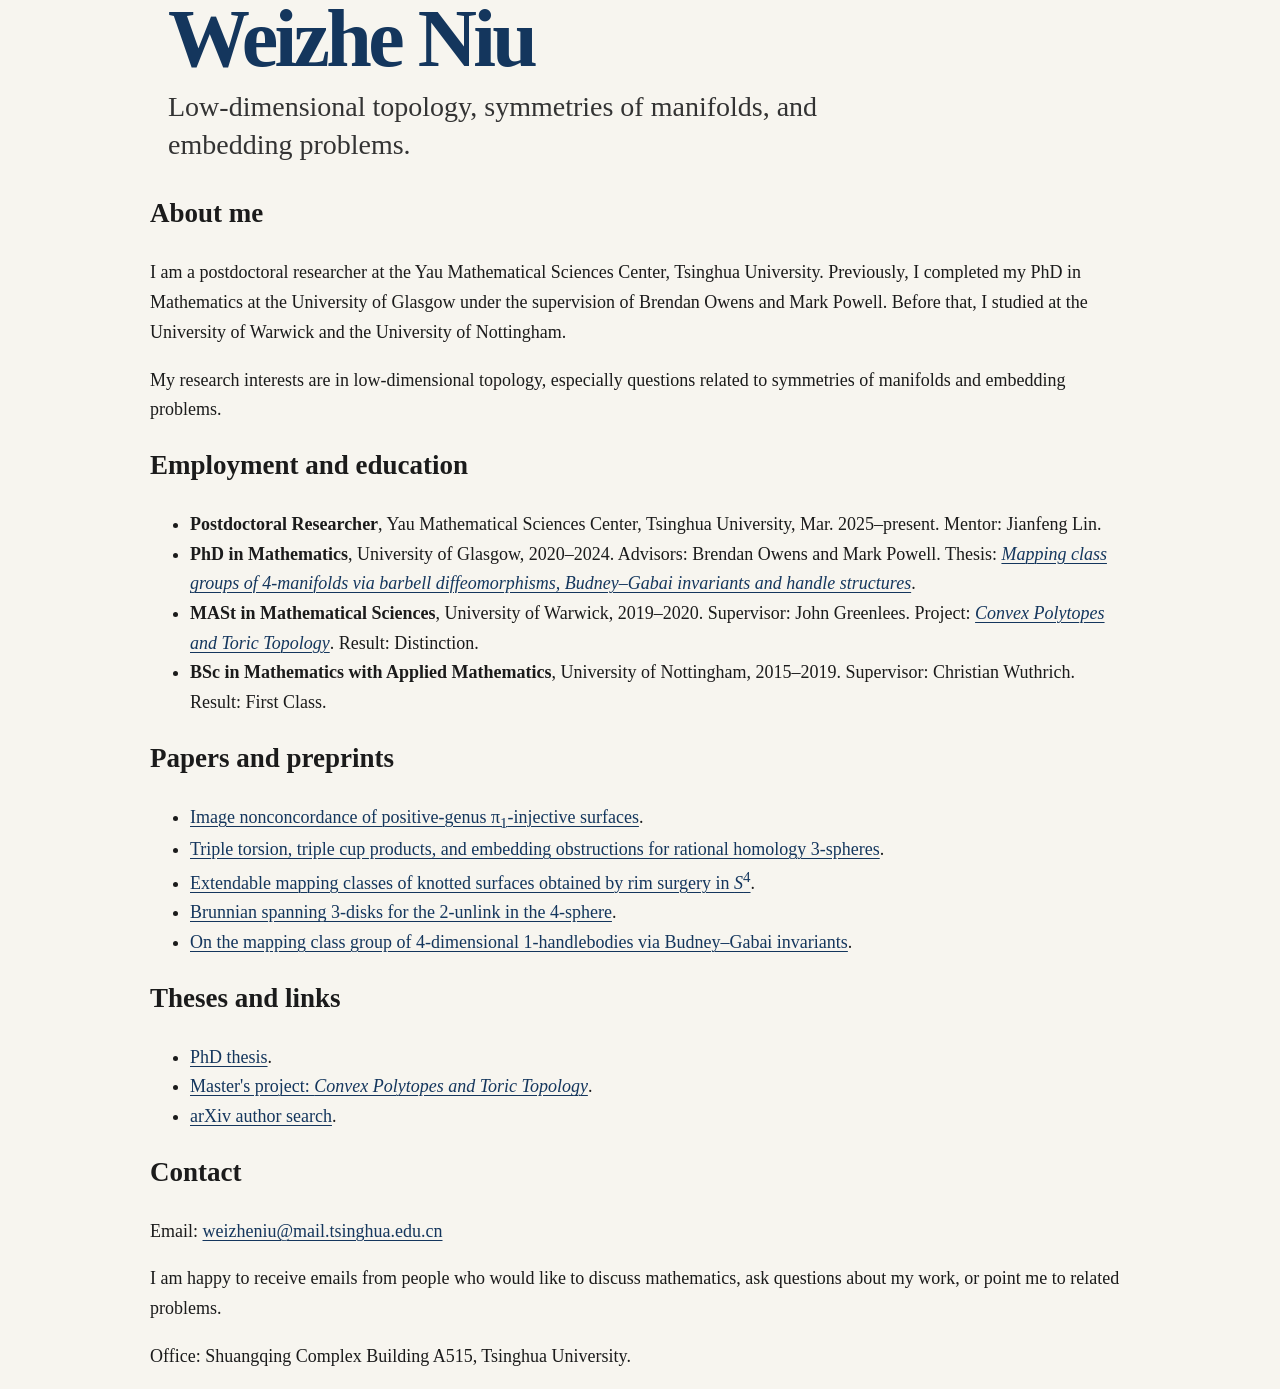
==== commit e005d221: "Add files via upload" ====
--- a/index.html
+++ b/index.html
@@ -16,7 +16,7 @@
   <meta property="og:url" content="https://zy18859wz.github.io/">
   <meta name="twitter:card" content="summary">
 
-  <link rel="stylesheet" href="styles.css?v=mobius1">
+  <link rel="stylesheet" href="styles.css?v=plain1">
 
   <script type="application/ld+json">
   {
@@ -52,23 +52,6 @@
       <div class="header-text">
         <h1>Weizhe Niu</h1>
         <p class="subtitle">Low-dimensional topology, symmetries of manifolds, and embedding problems.</p>
-      </div>
-      <div class="mobius-wrap" aria-hidden="true">
-        <svg class="mobius" viewBox="0 0 280 180" role="img" focusable="false">
-          <defs>
-            <linearGradient id="mobiusShade" x1="0%" y1="0%" x2="100%" y2="100%">
-              <stop offset="0%" stop-color="#14365d" stop-opacity="0.95"/>
-              <stop offset="45%" stop-color="#4f6f94" stop-opacity="0.88"/>
-              <stop offset="100%" stop-color="#9baec6" stop-opacity="0.7"/>
-            </linearGradient>
-          </defs>
-          <path d="M44 102 C52 56, 120 30, 185 42 C226 50, 247 75, 238 97 C230 116, 205 120, 174 111 C144 102, 134 88, 145 76 C155 65, 179 61, 204 66"
-                fill="none" stroke="url(#mobiusShade)" stroke-width="24" stroke-linecap="round" stroke-linejoin="round"/>
-          <path d="M236 96 C229 127, 183 149, 120 143 C78 139, 47 118, 44 101 C41 83, 59 68, 84 71 C109 74, 121 90, 113 103 C105 116, 82 122, 56 115"
-                fill="none" stroke="url(#mobiusShade)" stroke-width="24" stroke-linecap="round" stroke-linejoin="round" opacity="0.95"/>
-          <path d="M139 78 C147 89, 147 99, 140 108"
-                fill="none" stroke="#f7f5ef" stroke-width="8" stroke-linecap="round" opacity="0.92"/>
-        </svg>
       </div>
     </header>
 
